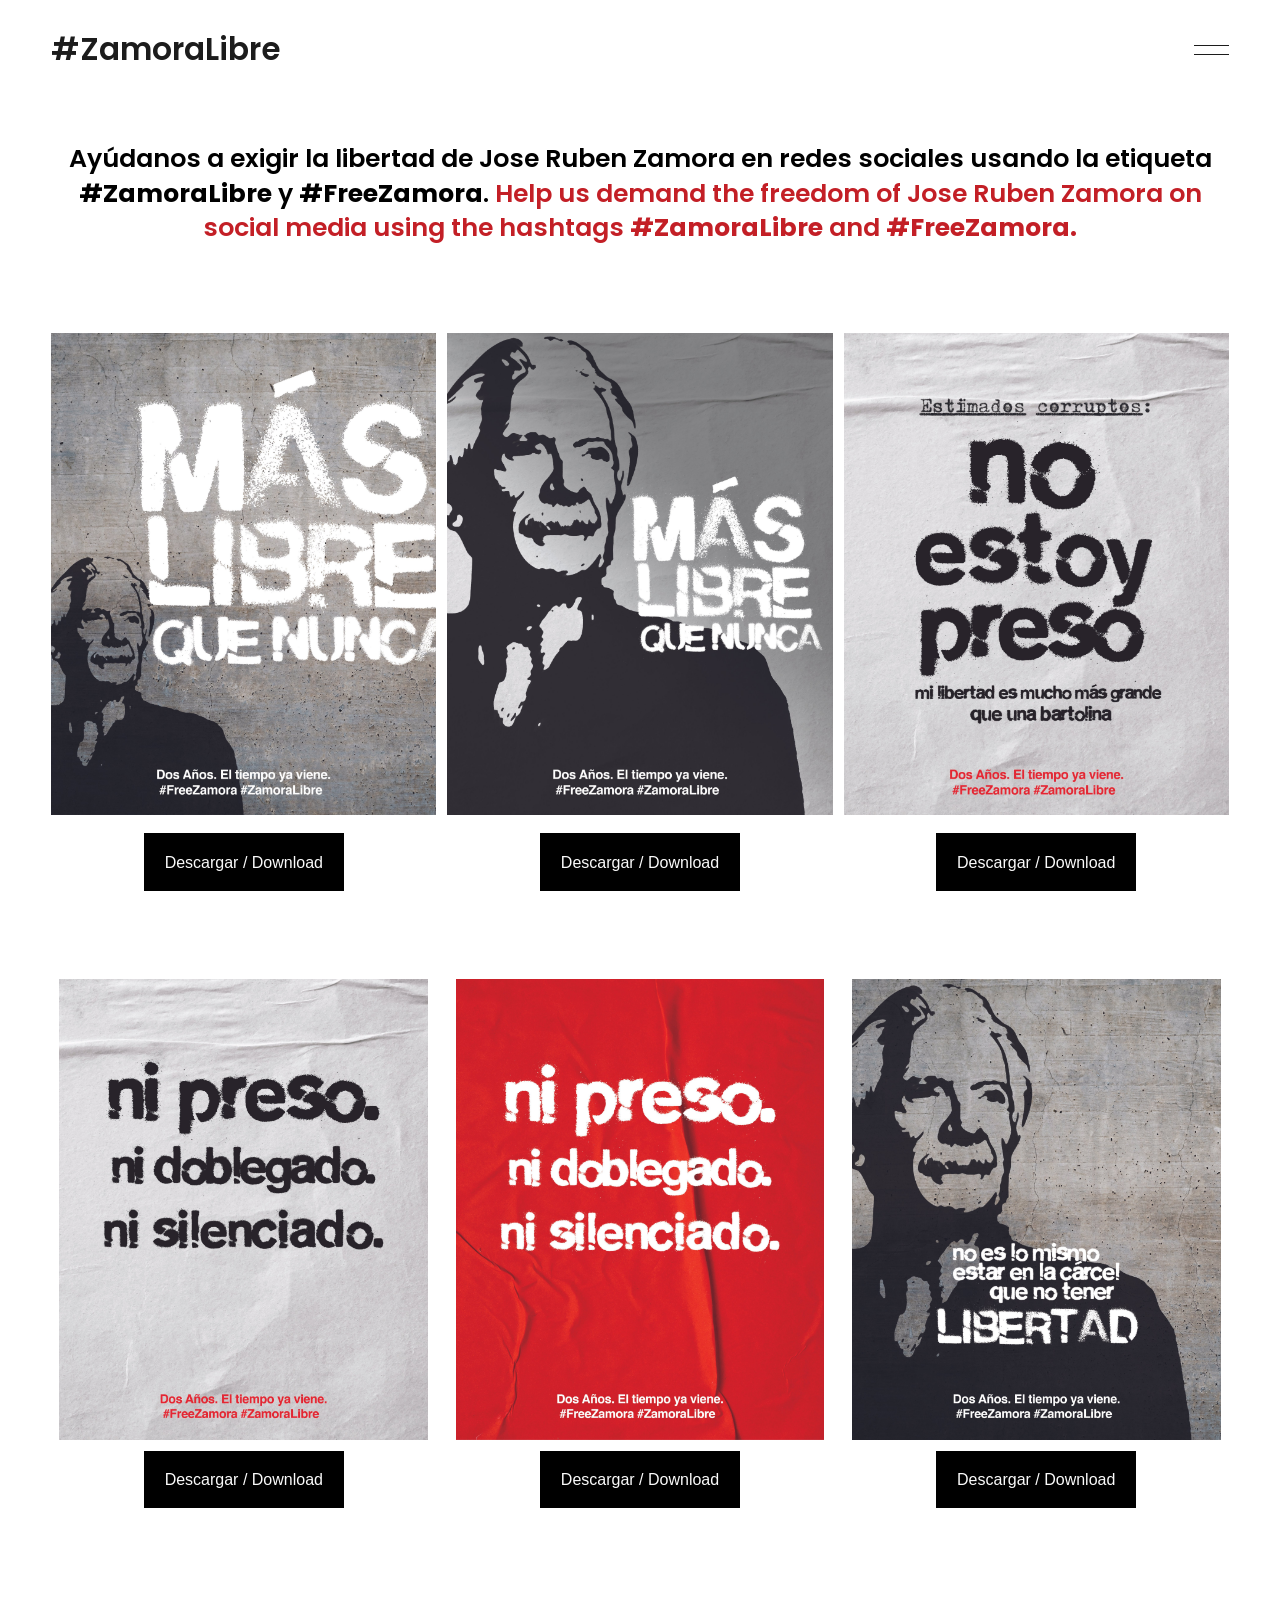
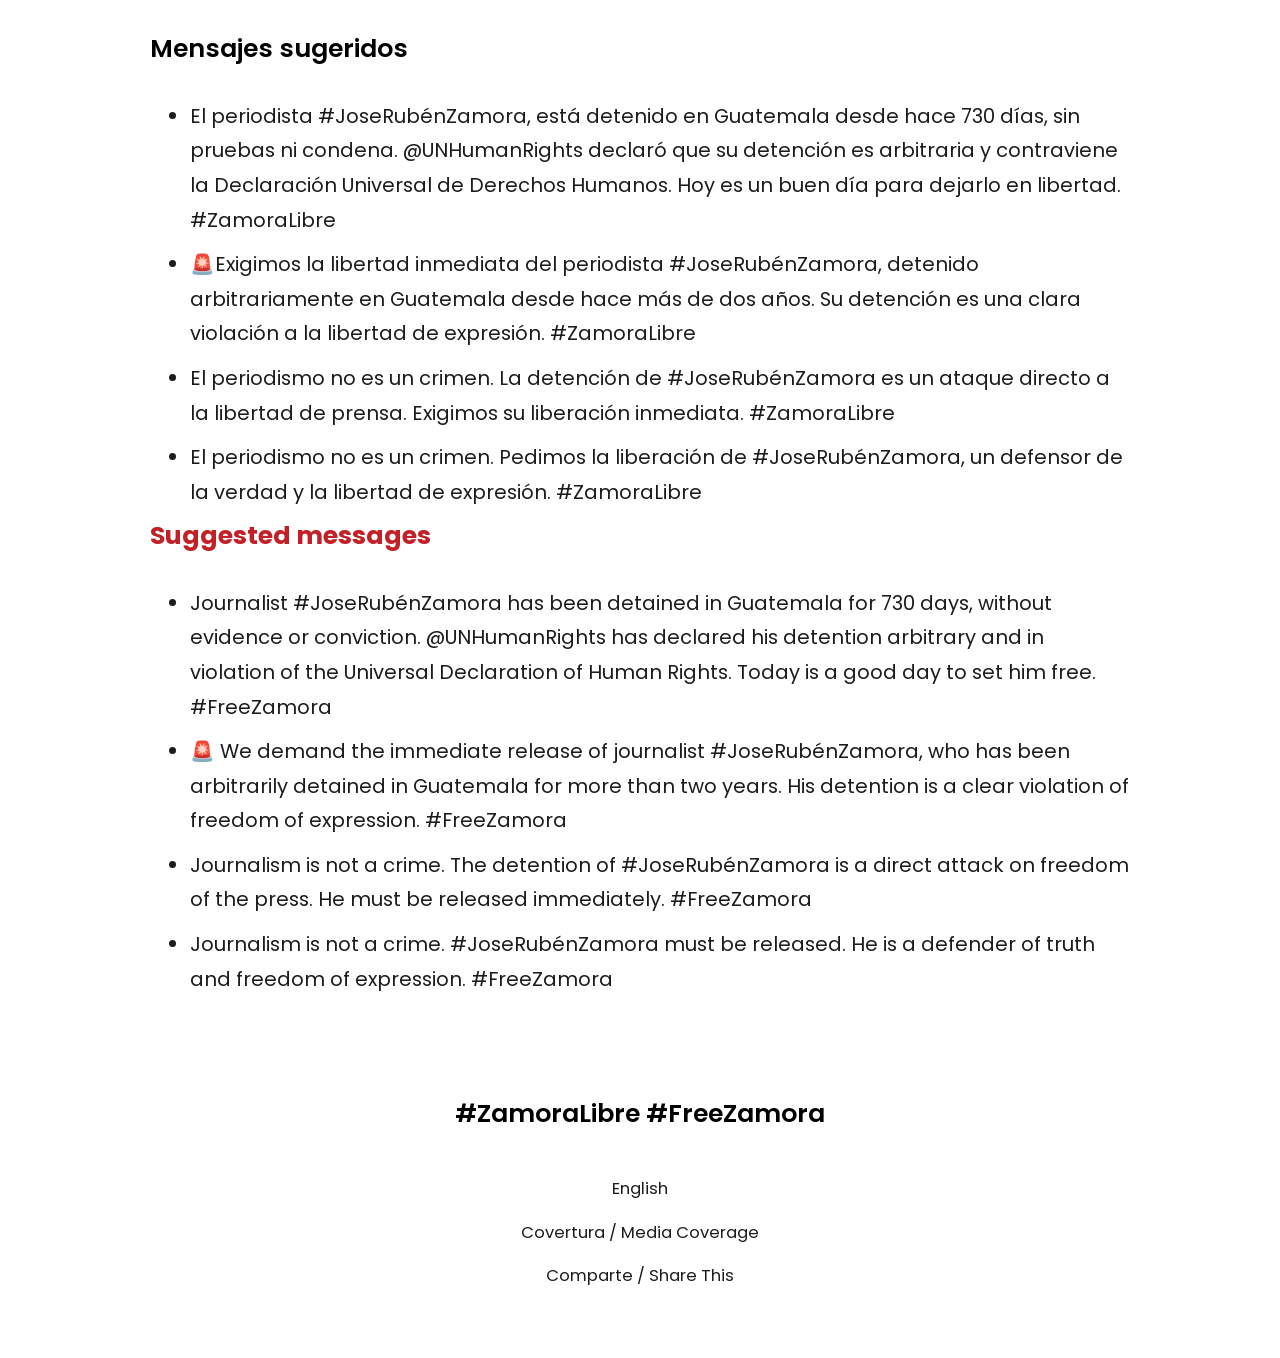
==== comparte/index.html @ 33c7cfe5 "Réplica estática del sitio zamoralibre.com Migra el sitio de la campaña #ZamoraLibre de Squarespace " ====
<!doctype html>
<html lang="es">
<head>
<meta charset="utf-8">
<meta name="viewport" content="width=device-width, initial-scale=1">
<title>Comparte / Share This — #ZamoraLibre</title>
<meta name="description" content="Descarga los gráficos de la campaña y comparte la historia de José Rubén Zamora en redes sociales con las etiquetas #ZamoraLibre y #FreeZamora.">
<link rel="canonical" href="https://www.zamoralibre.com/comparte/">
<meta property="og:type" content="website">
<meta property="og:site_name" content="#ZamoraLibre">
<meta property="og:title" content="Comparte / Share This — #ZamoraLibre">
<meta property="og:description" content="Descarga los gráficos de la campaña y comparte la historia de José Rubén Zamora con las etiquetas #ZamoraLibre y #FreeZamora.">
<meta property="og:url" content="https://www.zamoralibre.com/comparte/">
<meta property="og:image" content="https://www.zamoralibre.com/assets/img/zamoralibre-v01.jpg">
<meta name="twitter:card" content="summary_large_image">
<link rel="preload" as="font" type="font/woff2" href="../assets/fonts/poppins-600-latin.woff2" crossorigin>
<link rel="preload" as="font" type="font/woff2" href="../assets/fonts/poppins-400-latin.woff2" crossorigin>
<link rel="stylesheet" href="../assets/css/style.css">
</head>
<body>

<header class="cabecera">
  <a class="cabecera__logo" href="/">#ZamoraLibre</a>
  <button class="cabecera__menu" type="button" data-menu-boton aria-expanded="false" aria-controls="nav-panel" aria-label="Abrir menú">
    <span></span><span></span>
  </button>
</header>

<nav class="nav-panel" id="nav-panel" data-menu-panel data-abierto="false" aria-label="Navegación principal">
  <a href="/english/">English</a>
  <a href="/media-coverage/">Cobertura / Media Coverage</a>
  <a href="/comparte/">Comparte / Share This</a>
</nav>

<main>
  <section class="seccion">
    <div class="fe">

      <div class="contenido" style="--d:1/2/4/26;--m:1/2/8/10">
        <h4 class="centrado">Ayúdanos a exigir la libertad de Jose Ruben Zamora en redes sociales usando la etiqueta <strong>#ZamoraLibre</strong> y <strong>#FreeZamora</strong>. <span class="en-rojo">Help us demand the freedom of Jose Ruben Zamora on social media using the hashtags <strong>#ZamoraLibre</strong> and <strong>#FreeZamora.</strong></span></h4>
      </div>

      <div class="marco" style="--d:5/2/19/10;--m:9/2/22/10">
        <img class="imagen imagen--contenida" src="../assets/img/zamoralibre-v01.jpg" width="2500" height="3125" loading="lazy"
             alt="Gráfico de campaña: sobre un muro de concreto, la pinta «MÁS LIBRE QUE NUNCA» junto al retrato en esténcil de José Rubén Zamora y el texto «Dos años. El tiempo ya viene. #FreeZamora #ZamoraLibre».">
      </div>
      <div class="centrado" style="--d:19/3/22/9;--m:22/4/25/8">
        <a class="boton" href="../assets/img/zamoralibre-v01.jpg" download>Descargar / Download</a>
      </div>

      <div class="marco" style="--d:5/10/19/18;--m:26/2/39/10">
        <img class="imagen imagen--contenida" src="../assets/img/zamoralibre-v02.jpg" width="2500" height="3125" loading="lazy"
             alt="Gráfico de campaña: cartel de papel con el retrato en esténcil de José Rubén Zamora y la pinta «MÁS LIBRE QUE NUNCA».">
      </div>
      <div class="centrado" style="--d:19/11/22/17;--m:39/4/42/8">
        <a class="boton" href="../assets/img/zamoralibre-v02.jpg" download>Descargar / Download</a>
      </div>

      <div class="marco" style="--d:5/18/19/26;--m:43/2/56/10">
        <img class="imagen imagen--contenida" src="../assets/img/zamoralibre-v03.jpg" width="2500" height="3125" loading="lazy"
             alt="Gráfico de campaña sobre papel arrugado: «Estimados corruptos: no estoy preso. Mi libertad es mucho más grande que una bartolina». Abajo, en rojo: «Dos años. El tiempo ya viene. #FreeZamora #ZamoraLibre».">
      </div>
      <div class="centrado" style="--d:19/19/22/25;--m:56/4/59/8">
        <a class="boton" href="../assets/img/zamoralibre-v03.jpg" download>Descargar / Download</a>
      </div>

      <div class="marco" style="--d:23/2/36/10;--m:60/2/73/10">
        <img class="imagen imagen--contenida" src="../assets/img/zamoralibre-v04.jpg" width="2500" height="3125" loading="lazy"
             alt="Gráfico de campaña sobre papel blanco: «ni preso. ni doblegado. ni silenciado». Abajo, en rojo: «Dos años. El tiempo ya viene. #FreeZamora #ZamoraLibre».">
      </div>
      <div class="centrado" style="--d:36/3/39/9;--m:73/4/76/8">
        <a class="boton" href="../assets/img/zamoralibre-v04.jpg" download>Descargar / Download</a>
      </div>

      <div class="marco" style="--d:23/10/36/18;--m:77/2/90/10">
        <img class="imagen imagen--contenida" src="../assets/img/zamoralibre-v05.jpg" width="2500" height="3125" loading="lazy"
             alt="Gráfico de campaña sobre papel rojo: «ni preso. ni doblegado. ni silenciado», en letras blancas, con la firma «Dos años. El tiempo ya viene. #FreeZamora #ZamoraLibre».">
      </div>
      <div class="centrado" style="--d:36/11/39/17;--m:90/4/93/8">
        <a class="boton" href="../assets/img/zamoralibre-v05.jpg" download>Descargar / Download</a>
      </div>

      <div class="marco" style="--d:23/18/36/26;--m:94/2/108/10">
        <img class="imagen imagen--contenida" src="../assets/img/zamoralibre-v06.jpg" width="2500" height="3125" loading="lazy"
             alt="Gráfico de campaña: retrato en esténcil de José Rubén Zamora sobre un muro, con la frase «no es lo mismo estar en la cárcel que no tener LIBERTAD».">
      </div>
      <div class="centrado" style="--d:36/19/39/25;--m:108/4/111/8">
        <a class="boton" href="../assets/img/zamoralibre-v06.jpg" download>Descargar / Download</a>
      </div>

      <div class="contenido" style="--d:41/4/64/24;--m:112/2/166/10">
        <h4>Mensajes sugeridos</h4>
        <ul>
          <li><p>El periodista #JoseRubénZamora, está detenido en Guatemala desde hace 730 días, sin pruebas ni condena. @UNHumanRights declaró que su detención es arbitraria y contraviene la Declaración Universal de Derechos Humanos. Hoy es un buen día para dejarlo en libertad. #ZamoraLibre  </p></li>
          <li><p>🚨Exigimos la libertad inmediata del periodista #JoseRubénZamora, detenido arbitrariamente en Guatemala desde hace más de dos años. Su detención es una clara violación a la libertad de expresión. #ZamoraLibre</p></li>
          <li><p>El periodismo no es un crimen. La detención de #JoseRubénZamora es un ataque directo a la libertad de prensa. Exigimos su liberación inmediata. #ZamoraLibre</p></li>
          <li><p>El periodismo no es un crimen. Pedimos la liberación de #JoseRubénZamora, un defensor de la verdad y la libertad de expresión. #ZamoraLibre </p></li>
        </ul>
        <h4><span class="en-rojo"><strong>Suggested messages</strong></span></h4>
        <ul>
          <li><p>Journalist #JoseRubénZamora has been detained in Guatemala for 730 days, without evidence or conviction. @UNHumanRights has declared his detention arbitrary and in violation of the Universal Declaration of Human Rights. Today is a good day to set him free. #FreeZamora&nbsp;</p></li>
          <li><p>🚨 We demand the immediate release of journalist #JoseRubénZamora, who has been arbitrarily detained in Guatemala for more than two years. His detention is a clear violation of freedom of expression. #FreeZamora</p></li>
          <li><p>Journalism is not a crime. The detention of #JoseRubénZamora is a direct attack on freedom of the press. He must be released immediately. #FreeZamora</p></li>
          <li><p>Journalism is not a crime. #JoseRubénZamora must be released. He is a defender of truth and freedom of expression. #FreeZamora </p></li>
        </ul>
      </div>

    </div>
  </section>
</main>

<footer class="seccion seccion--pie">
  <div class="fe fe--pie">
    <div style="--d:2/8/4/20;--m:2/2/4/10">
      <h4 class="centrado">#ZamoraLibre #FreeZamora</h4>
    </div>
    <div class="pie__enlaces centrado" style="--d:4/11/9/17;--m:4/2/6/10">
      <a href="/english/">English</a>
      <a href="/media-coverage/">Covertura / Media Coverage</a>
      <a href="/comparte/">Comparte / Share This</a>
    </div>
  </div>
</footer>

<script src="../assets/js/site.js"></script>
</body>
</html>
---- assets/css/style.css ----
/* =========================================================================
   #ZamoraLibre — hoja de estilos única
   Réplica del sitio original de Squarespace (zamoralibre.com).
   Las medidas replican la "fluid engine" de Squarespace: retícula de 24
   columnas en escritorio, apilado en móvil, y la escala tipográfica fluida
   original.
   ========================================================================= */

@import url("fonts.css");

/* ---------- Tokens ------------------------------------------------------ */
:root {
  --rojo: #c31f26;
  --tinta: #1c1c1c;
  --negro: #000;
  --blanco: #fff;
  --gris-seccion: rgba(220, 220, 220, 0.81);
  --gris-carrusel: #fafafa;

  --fuente-titulo: "Poppins", sans-serif;
  --fuente-texto: "Poppins", sans-serif;
  --fuente-nav: "Montserrat", sans-serif;
  /* El original declara Archivo Black pero nunca la carga: cae a la sans del sistema. */
  --fuente-boton: sans-serif;

  /* Geometría de la retícula (valores originales de Squarespace) */
  --ancho-maximo: 1400px;
  --gutter: 4vw;
  --gutter-movil: 6vw;
  --gap: 11px;
  --factor-fila: 0.0215;

  /* Escala tipográfica fluida.
     Squarespace: min((V - 1) * 1.2vw + 1rem, (V - 1) * 0.012 * 1400px + 1rem)
     V = valor de tamaño configurado en el sitio original. */
  --h1: min(calc(3 * 1.2vw + 1rem), 66.4px);      /* V = 4    */
  --h3: min(calc(1.2 * 1.2vw + 1rem), 36.16px);   /* V = 2.2  */
  --h4: min(calc(0.6 * 1.2vw + 1rem), 26.08px);   /* V = 1.6  */
  --texto: min(calc(0.24 * 1.2vw + 1rem), 20.03px); /* V = 1.24 */
  --texto-pequeno: min(calc(0.03 * 1.2vw + 1rem), 16.5px); /* V = 1.03 */
  --titulo-sitio: min(calc(1 * 1.2vw + 1rem), 32.8px);     /* V = 2    */
}

/* En móvil vertical Squarespace escala con la altura, no con el ancho. */
@media screen and (max-width: 767px) and (orientation: portrait) {
  :root {
    --h1: calc(3 * 0.012 * min(100vh, 900px) + 1rem);
    --h3: calc(1.2 * 0.012 * min(100vh, 900px) + 1rem);
    --h4: calc(0.6 * 0.012 * min(100vh, 900px) + 1rem);
    --texto: calc(0.24 * 0.012 * min(100vh, 900px) + 1rem);
    --texto-pequeno: calc(0.03 * 0.012 * min(100vh, 900px) + 1rem);
    --titulo-sitio: calc(1 * 0.012 * min(100vh, 900px) + 1rem);
  }
}

/* ---------- Base -------------------------------------------------------- */
*,
*::before,
*::after { box-sizing: border-box; }

html {
  font-size: 16px;
  -webkit-text-size-adjust: 100%;
  scroll-behavior: smooth;
}

body {
  margin: 0;
  background: var(--blanco);
  color: var(--tinta);
  font-family: var(--fuente-texto);
  font-size: var(--texto);
  line-height: 1.76;
  -webkit-font-smoothing: antialiased;
  overflow-x: hidden;
}

img { max-width: 100%; display: block; }

a { color: inherit; }

h1, h2, h3, h4 {
  font-family: var(--fuente-titulo);
  font-weight: 600;
  color: var(--negro);
  margin: 0 0 0.6em;
}

h1 { font-size: var(--h1); line-height: 1.4; }
h3 { font-size: var(--h3); line-height: 1.3328; }
h4 { font-size: var(--h4); line-height: 1.3664; }

/* Márgenes medidos en el sitio original. */
h1, h3, h4 { margin: 0 0 32px; }

p { margin: 0 0 16px; }

ul { margin: 1em 0 0; padding-left: 40px; }
li { margin: 0; }
li > p { margin: 0.5em 0; }

.contenido > p:last-child,
.contenido > ul:last-child { margin-bottom: 0; }

.sqsrte-small { font-size: var(--texto-pequeno); }

/* Texto en rojo: el original marca así las versiones en inglés. */
.en-rojo { color: var(--rojo); }

.oculto-visualmente {
  position: absolute;
  width: 1px; height: 1px;
  margin: -1px; padding: 0;
  overflow: hidden;
  clip: rect(0 0 0 0);
  white-space: nowrap;
  border: 0;
}

/* ---------- Cabecera ---------------------------------------------------- */
.cabecera {
  position: relative;
  z-index: 40;
  display: flex;
  align-items: center;
  justify-content: space-between;
  gap: 1rem;
  padding: 2.2vw var(--gutter);
  background: var(--blanco);
}

@media (max-width: 767px) {
  .cabecera { padding: 5vw var(--gutter-movil); }
}

.cabecera__logo {
  font-family: var(--fuente-titulo);
  font-weight: 600;
  font-size: var(--titulo-sitio);
  line-height: 1.4;
  color: var(--tinta);
  text-decoration: none;
}

/* Hamburguesa de dos líneas, como el original. */
.cabecera__menu {
  display: flex;
  flex-direction: column;
  align-items: flex-end;
  justify-content: center;
  gap: 8px;
  width: 47px; height: 37px;
  padding: 0;
  border: 0;
  background: none;
  cursor: pointer;
}

.cabecera__menu span {
  display: block;
  width: 35px;
  height: 1px;
  background: var(--tinta);
  transition: transform 0.25s ease;
}

.cabecera__menu[aria-expanded="true"] span:nth-child(1) { transform: translateY(4.5px) rotate(45deg); }
.cabecera__menu[aria-expanded="true"] span:nth-child(2) { transform: translateY(-4.5px) rotate(-45deg); }

/* Panel de navegación */
.nav-panel {
  position: fixed;
  inset: 0;
  z-index: 39;
  display: flex;
  flex-direction: column;
  align-items: center;
  justify-content: center;
  gap: 1.6rem;
  background: var(--blanco);
  opacity: 0;
  visibility: hidden;
  transition: opacity 0.25s ease, visibility 0.25s ease;
}

.nav-panel[data-abierto="true"] { opacity: 1; visibility: visible; }

.nav-panel a {
  font-family: var(--fuente-nav);
  font-size: clamp(1.15rem, 2.4vw, 1.6rem);
  color: var(--tinta);
  text-decoration: none;
}

.nav-panel a:hover,
.nav-panel a:focus-visible { color: var(--rojo); }

body[data-menu-abierto="true"] { overflow: hidden; }

/* ---------- Secciones y retícula fluida ---------------------------------
   Alturas mínimas y centrado vertical del original:
   section-height--small = 33vh, medium = 66vh, vertical-alignment--middle. */
.seccion {
  position: relative;
  display: grid;
  grid-template-columns: 100%;
  align-content: center;
  min-height: 33vh;
  background: var(--blanco);
}

.seccion--gris { background: var(--gris-seccion); }
.seccion--media { min-height: 66vh; }
.seccion--auto { min-height: 0; }
.seccion--pie { min-height: 10vh; }

/* Retícula: móvil = 8 columnas; escritorio = 24 columnas.
   Reproduce grid-template-columns y grid-template-rows de la "fluid engine".
   Cada bloque declara sus dos áreas: --m (móvil) y --d (escritorio). */
.fe {
  --grid-gutter: calc(var(--gutter-movil) - var(--gap));
  --cell-max-width: calc((var(--ancho-maximo) - (var(--gap) * 7)) / 8);
  display: grid;
  grid-template-columns:
    minmax(var(--grid-gutter), 1fr)
    repeat(8, minmax(0, var(--cell-max-width)))
    minmax(var(--grid-gutter), 1fr);
  grid-auto-rows: minmax(24px, auto);
  row-gap: var(--gap);
  column-gap: var(--gap);
  padding: 3.3vmax 0;
  overflow-x: clip;
}

.fe > * { grid-area: var(--m); }

@media (min-width: 768px) {
  .fe {
    --grid-gutter: calc(var(--gutter) - var(--gap));
    --cell-max-width: calc((var(--ancho-maximo) - (var(--gap) * 23)) / 24);
    --container-width: min(var(--ancho-maximo), calc(100vw - var(--gutter) * 2));
    grid-template-columns:
      minmax(var(--grid-gutter), 1fr)
      repeat(24, minmax(0, var(--cell-max-width)))
      minmax(var(--grid-gutter), 1fr);
    grid-auto-rows: minmax(calc(var(--container-width) * var(--factor-fila)), auto);
  }
  .fe > * { grid-area: var(--d); }
}

/* Alturas de sección del original (section-height--small / medium / custom). */
.fe--media   { padding: 6.6vmax 0; }
.fe--ayuda   { padding: 4vmax 0 6.6vmax; }
/* Secciones de una sola pieza: el original anula el hueco entre filas. */
.fe--sin-relleno { padding: 0; row-gap: 0; }
.fe--pie     { padding: 1vmax 0; }

/* ---------- Imágenes ----------------------------------------------------
   La imagen se posiciona en absoluto para que NO aporte altura intrínseca:
   así la fila de la retícula conserva su medida (24px en móvil, 2.15% del
   ancho del contenedor en escritorio) y el bloque mide exactamente lo mismo
   que en el sitio original. */
.marco {
  position: relative;
  overflow: hidden;
  min-height: 24px;
}

.marco .imagen {
  position: absolute;
  inset: 0;
  width: 100%;
  height: 100%;
  object-fit: cover;
}

.marco .imagen--contenida,
.imagen--contenida { object-fit: contain; }

/* ---------- Contador de días ------------------------------------------- */
.contador {
  font-family: var(--fuente-titulo);
  font-size: 40px;
  font-weight: 500;
  line-height: 1.5;
  color: #333;
  text-align: center;
  margin: 20px 0 1.5rem;
}

@media (max-width: 767px) {
  .contador { font-size: 30px; }
}

.dias-numero {
  color: var(--blanco);
  background-color: var(--rojo);
  padding: 0.2em 0.5em;
  border-radius: 5px;
}

/* ---------- Marquesina -------------------------------------------------- */
.marquesina {
  display: flex;
  align-items: center;
  overflow: hidden;
  user-select: none;
}

.marquesina__pista {
  display: flex;
  flex: 0 0 auto;
  min-width: 100%;
  gap: 0;
  animation: desplazar 38s linear infinite;
}

.marquesina__pista span {
  font-family: var(--fuente-titulo);
  font-size: var(--h1);
  font-weight: 600;
  line-height: 1.4;
  color: var(--negro);
  white-space: nowrap;
  flex: 0 0 auto;
}

@keyframes desplazar {
  from { transform: translateX(0); }
  to   { transform: translateX(-100%); }
}

@media (prefers-reduced-motion: reduce) {
  .marquesina__pista { animation: none; }
}

/* ---------- Carrusel de organizaciones ---------------------------------- */
.carrusel {
  position: relative;
  background: var(--gris-carrusel);
  padding: 3.3vmax 0;
}

.carrusel__pista {
  margin: 0;
  list-style: none;
  display: grid;
  grid-auto-flow: column;
  grid-auto-columns: calc((100% - 20px) / 2);
  gap: 20px;
  overflow-x: auto;
  scroll-snap-type: x mandatory;
  scroll-behavior: smooth;
  padding: 0 var(--gutter-movil);
  scrollbar-width: none;
}

.carrusel__pista::-webkit-scrollbar { display: none; }

@media (min-width: 768px) {
  .carrusel__pista {
    grid-auto-columns: calc((100% - 60px) / 4);
    padding: 0 var(--gutter);
  }
}

@media (min-width: 768px) and (max-width: 1023px) {
  .carrusel__pista { grid-auto-columns: calc((100% - 40px) / 3); }
}

.carrusel__item {
  position: relative;
  scroll-snap-align: start;
  aspect-ratio: 1.78 / 1;
  background: var(--blanco);
}

/* Absoluta, igual que en las demás imágenes: no aporta altura propia. */
.carrusel__item img {
  position: absolute;
  inset: 0 0 8% 0;
  margin: auto;
  width: 50%;
  height: 89%;
  object-fit: contain;
}

.carrusel__flecha {
  position: absolute;
  top: 50%;
  transform: translateY(-50%);
  z-index: 5;
  display: grid;
  place-items: center;
  width: 52px; height: 52px;
  border: 0;
  border-radius: 50%;
  background: rgba(60, 60, 60, 0.75);
  color: var(--blanco);
  cursor: pointer;
  transition: background 0.2s ease;
}

.carrusel__flecha:hover { background: rgba(30, 30, 30, 0.9); }
.carrusel__flecha:disabled { opacity: 0.3; cursor: default; }
.carrusel__flecha--anterior { left: 1.2vw; }
.carrusel__flecha--siguiente { right: 1.2vw; }
.carrusel__flecha svg { width: 26px; height: 26px; }

/* ---------- Botones ----------------------------------------------------- */
.boton {
  display: inline-block;
  font-family: var(--fuente-boton);
  font-size: 16px;
  font-weight: 500;
  line-height: 1.2;
  color: #fafafa;
  background: var(--negro);
  padding: 19.2px 20.8px;
  border: 0;
  border-radius: 0;
  text-decoration: none;
  transition: opacity 0.2s ease;
}

.boton:hover,
.boton:focus-visible { opacity: 0.82; }

/* ---------- Enlaces de contenido ---------------------------------------- */
.contenido a {
  color: inherit;
  text-decoration: underline;
  text-underline-offset: 2px;
}

.contenido a:hover,
.contenido a:focus-visible { color: var(--rojo); }

.centrado { text-align: center; }
.a-la-derecha { text-align: right; }

/* ---------- Pie --------------------------------------------------------- */
.pie {
  background: var(--blanco);
  padding: 3vw var(--gutter) 4vw;
  text-align: center;
}

.pie h4 { margin-bottom: 1.2em; }

.pie__enlaces {
  display: flex;
  flex-direction: column;
  gap: 0.9em;
  font-size: var(--texto-pequeno);
}

.pie__enlaces a { text-decoration: none; }
.pie__enlaces a:hover,
.pie__enlaces a:focus-visible { color: var(--rojo); }

/* ---------- Página de cobertura ----------------------------------------- */
.cobertura__encabezado h3 { text-align: left; }

.cobertura__lista p { margin-bottom: 1.1em; }

/* ---------- Página comparte --------------------------------------------- */
.descarga { display: grid; justify-items: center; gap: 1rem; }
.descarga img { width: 100%; }

/* ---------- Foco visible ------------------------------------------------ */
:focus-visible {
  outline: 3px solid var(--rojo);
  outline-offset: 2px;
}
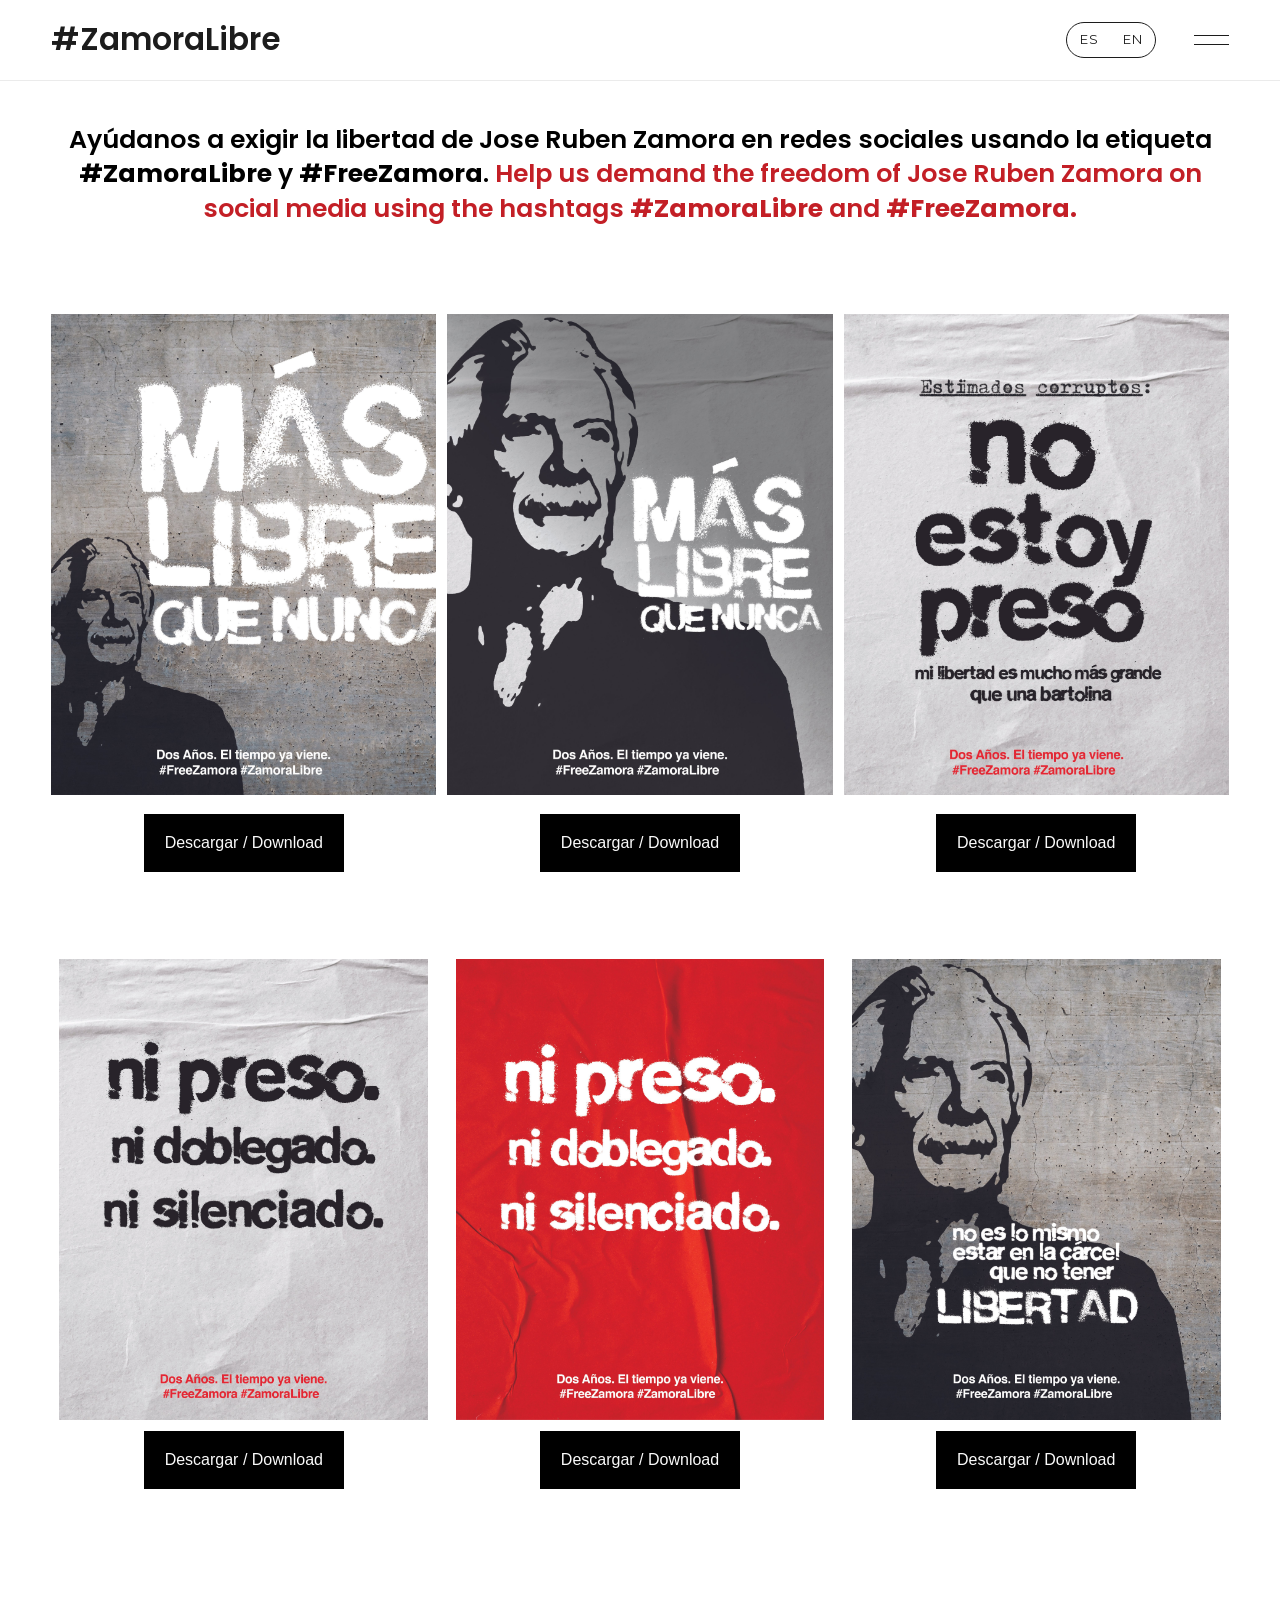
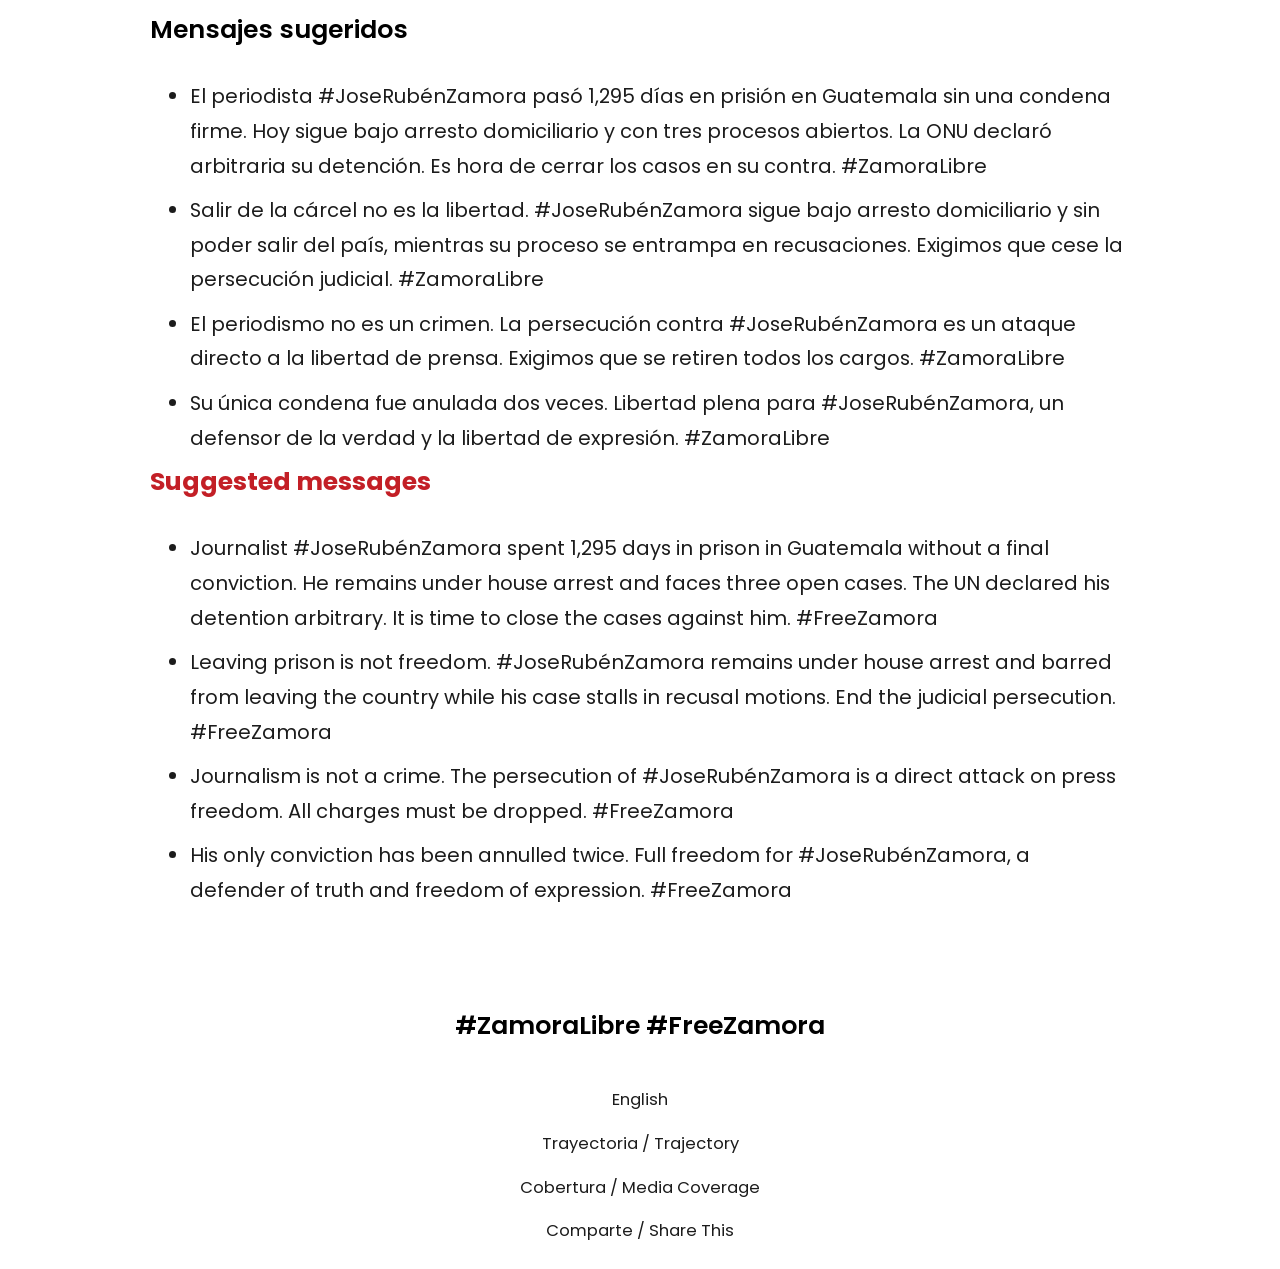
==== commit cad55690: "Actualiza el sitio a septiembre de 2026 - Contador: 1,295 días en prisión (fijo) y días de persecuci" ====
--- a/comparte/index.html
+++ b/comparte/index.html
@@ -20,16 +20,22 @@
 <body>
 
 <header class="cabecera">
-  <a class="cabecera__logo" href="/">#ZamoraLibre</a>
-  <button class="cabecera__menu" type="button" data-menu-boton aria-expanded="false" aria-controls="nav-panel" aria-label="Abrir menú">
-    <span></span><span></span>
-  </button>
+  <a class="cabecera__logo" href="../">#ZamoraLibre</a>
+  <div class="cabecera__acciones">
+    <nav class="idioma" aria-label="Idioma / Language">
+      <a href="../" lang="es" hreflang="es" title="Español">ES</a>
+      <a href="../english/" lang="en" hreflang="en" title="English">EN</a>
+    </nav>
+    <button class="cabecera__menu" type="button" data-menu-boton aria-expanded="false" aria-controls="nav-panel" aria-label="Abrir menú">
+      <span></span><span></span>
+    </button>
+  </div>
 </header>
 
 <nav class="nav-panel" id="nav-panel" data-menu-panel data-abierto="false" aria-label="Navegación principal">
-  <a href="/english/">English</a>
-  <a href="/media-coverage/">Cobertura / Media Coverage</a>
-  <a href="/comparte/">Comparte / Share This</a>
+  <a href="../trayectoria/">Trayectoria / Trajectory</a>
+  <a href="../media-coverage/">Cobertura / Media Coverage</a>
+  <a href="../comparte/">Comparte / Share This</a>
 </nav>
 
 <main>
@@ -91,17 +97,17 @@
       <div class="contenido" style="--d:41/4/64/24;--m:112/2/166/10">
         <h4>Mensajes sugeridos</h4>
         <ul>
-          <li><p>El periodista #JoseRubénZamora, está detenido en Guatemala desde hace 730 días, sin pruebas ni condena. @UNHumanRights declaró que su detención es arbitraria y contraviene la Declaración Universal de Derechos Humanos. Hoy es un buen día para dejarlo en libertad. #ZamoraLibre  </p></li>
-          <li><p>🚨Exigimos la libertad inmediata del periodista #JoseRubénZamora, detenido arbitrariamente en Guatemala desde hace más de dos años. Su detención es una clara violación a la libertad de expresión. #ZamoraLibre</p></li>
-          <li><p>El periodismo no es un crimen. La detención de #JoseRubénZamora es un ataque directo a la libertad de prensa. Exigimos su liberación inmediata. #ZamoraLibre</p></li>
-          <li><p>El periodismo no es un crimen. Pedimos la liberación de #JoseRubénZamora, un defensor de la verdad y la libertad de expresión. #ZamoraLibre </p></li>
+          <li><p>El periodista #JoseRubénZamora pasó 1,295 días en prisión en Guatemala sin una condena firme. Hoy sigue bajo arresto domiciliario y con tres procesos abiertos. La ONU declaró arbitraria su detención. Es hora de cerrar los casos en su contra. #ZamoraLibre</p></li>
+          <li><p>Salir de la cárcel no es la libertad. #JoseRubénZamora sigue bajo arresto domiciliario y sin poder salir del país, mientras su proceso se entrampa en recusaciones. Exigimos que cese la persecución judicial. #ZamoraLibre</p></li>
+          <li><p>El periodismo no es un crimen. La persecución contra #JoseRubénZamora es un ataque directo a la libertad de prensa. Exigimos que se retiren todos los cargos. #ZamoraLibre</p></li>
+          <li><p>Su única condena fue anulada dos veces. Libertad plena para #JoseRubénZamora, un defensor de la verdad y la libertad de expresión. #ZamoraLibre</p></li>
         </ul>
         <h4><span class="en-rojo"><strong>Suggested messages</strong></span></h4>
         <ul>
-          <li><p>Journalist #JoseRubénZamora has been detained in Guatemala for 730 days, without evidence or conviction. @UNHumanRights has declared his detention arbitrary and in violation of the Universal Declaration of Human Rights. Today is a good day to set him free. #FreeZamora&nbsp;</p></li>
-          <li><p>🚨 We demand the immediate release of journalist #JoseRubénZamora, who has been arbitrarily detained in Guatemala for more than two years. His detention is a clear violation of freedom of expression. #FreeZamora</p></li>
-          <li><p>Journalism is not a crime. The detention of #JoseRubénZamora is a direct attack on freedom of the press. He must be released immediately. #FreeZamora</p></li>
-          <li><p>Journalism is not a crime. #JoseRubénZamora must be released. He is a defender of truth and freedom of expression. #FreeZamora </p></li>
+          <li><p>Journalist #JoseRubénZamora spent 1,295 days in prison in Guatemala without a final conviction. He remains under house arrest and faces three open cases. The UN declared his detention arbitrary. It is time to close the cases against him. #FreeZamora</p></li>
+          <li><p>Leaving prison is not freedom. #JoseRubénZamora remains under house arrest and barred from leaving the country while his case stalls in recusal motions. End the judicial persecution. #FreeZamora</p></li>
+          <li><p>Journalism is not a crime. The persecution of #JoseRubénZamora is a direct attack on press freedom. All charges must be dropped. #FreeZamora</p></li>
+          <li><p>His only conviction has been annulled twice. Full freedom for #JoseRubénZamora, a defender of truth and freedom of expression. #FreeZamora</p></li>
         </ul>
       </div>
 
@@ -115,9 +121,10 @@
       <h4 class="centrado">#ZamoraLibre #FreeZamora</h4>
     </div>
     <div class="pie__enlaces centrado" style="--d:4/11/9/17;--m:4/2/6/10">
-      <a href="/english/">English</a>
-      <a href="/media-coverage/">Covertura / Media Coverage</a>
-      <a href="/comparte/">Comparte / Share This</a>
+      <a href="../english/">English</a>
+      <a href="../trayectoria/">Trayectoria / Trajectory</a>
+      <a href="../media-coverage/">Cobertura / Media Coverage</a>
+      <a href="../comparte/">Comparte / Share This</a>
     </div>
   </div>
 </footer>
--- a/assets/css/style.css
+++ b/assets/css/style.css
@@ -118,20 +118,26 @@
 }
 
 /* ---------- Cabecera ---------------------------------------------------- */
+/* Cabecera fija: siempre visible al hacer scroll. */
 .cabecera {
-  position: relative;
+  position: sticky;
+  top: 0;
   z-index: 40;
   display: flex;
   align-items: center;
   justify-content: space-between;
   gap: 1rem;
-  padding: 2.2vw var(--gutter);
+  padding: clamp(0.8rem, 1.4vw, 1.4rem) var(--gutter);
   background: var(--blanco);
+  border-bottom: 1px solid rgba(0, 0, 0, 0.08);
 }
 
 @media (max-width: 767px) {
-  .cabecera { padding: 5vw var(--gutter-movil); }
-}
+  .cabecera { padding: 0.8rem var(--gutter-movil); }
+}
+
+/* Los saltos a un ancla (#lo-mas-reciente) no quedan debajo de la cabecera. */
+html { scroll-padding-top: 6rem; }
 
 .cabecera__logo {
   font-family: var(--fuente-titulo);
@@ -141,6 +147,43 @@
   color: var(--tinta);
   text-decoration: none;
 }
+
+/* Selector de idioma, siempre visible junto al menú. */
+.cabecera__acciones {
+  display: flex;
+  align-items: center;
+  gap: clamp(0.9rem, 2vw, 1.6rem);
+}
+
+.idioma {
+  display: flex;
+  border: 1px solid var(--tinta);
+  border-radius: 999px;
+  overflow: hidden;
+  font-family: var(--fuente-nav);
+  font-size: 13px;
+  letter-spacing: 0.08em;
+}
+
+.idioma a {
+  display: grid;
+  place-items: center;
+  min-width: 44px;
+  min-height: 34px;
+  padding: 0 0.7em;
+  color: var(--tinta);
+  text-decoration: none;
+  line-height: 1;
+  transition: background 0.2s ease, color 0.2s ease;
+}
+
+.idioma a[aria-current="page"] {
+  background: var(--tinta);
+  color: var(--blanco);
+}
+
+.idioma a:not([aria-current="page"]):hover,
+.idioma a:not([aria-current="page"]):focus-visible { color: var(--rojo); }
 
 /* Hamburguesa de dos líneas, como el original. */
 .cabecera__menu {
@@ -299,6 +342,266 @@
   border-radius: 5px;
 }
 
+/* Cifra fija (días en prisión): mismo bloque, en negro. */
+.dias-numero--fijo { background-color: var(--tinta); }
+
+.contador + .contador { margin-top: 0; }
+
+.contador__nota {
+  font-size: var(--texto-pequeno);
+  text-align: center;
+  color: #555;
+  margin: 0 0 1.5rem;
+}
+
+/* ---------- Cronología horizontal del caso (portada) -------------------- */
+.cronologia {
+  background: var(--gris-seccion);
+  padding: 4.5vmax 0 4vmax;
+  scroll-margin-top: 1rem;
+}
+
+.cronologia__cabeza {
+  display: flex;
+  flex-wrap: wrap;
+  align-items: flex-end;
+  justify-content: space-between;
+  gap: 1rem 2rem;
+  max-width: var(--ancho-maximo);
+  margin: 0 auto;
+  padding: 0 var(--gutter);
+}
+
+@media (max-width: 767px) {
+  .cronologia__cabeza { padding: 0 var(--gutter-movil); }
+}
+
+.cronologia__titulo { margin: 0 0 0.3em; }
+
+.cronologia__rango {
+  margin: 0;
+  font-size: var(--texto-pequeno);
+  color: #444;
+}
+
+.cronologia__ayuda { color: #666; }
+
+.cronologia__controles {
+  display: flex;
+  flex-wrap: wrap;
+  align-items: center;
+  gap: 0.8rem 1.2rem;
+}
+
+.cronologia__anios { display: flex; flex-wrap: wrap; gap: 0.4rem; }
+
+.cronologia__anios button {
+  min-height: 36px;
+  padding: 0 0.85em;
+  border: 1px solid var(--tinta);
+  border-radius: 999px;
+  background: transparent;
+  color: var(--tinta);
+  font-family: var(--fuente-nav);
+  font-size: 13px;
+  letter-spacing: 0.04em;
+  cursor: pointer;
+  transition: background 0.2s ease, color 0.2s ease;
+}
+
+.cronologia__anios button:hover { color: var(--rojo); border-color: var(--rojo); }
+
+.cronologia__anios button[aria-pressed="true"] {
+  background: var(--tinta);
+  border-color: var(--tinta);
+  color: var(--blanco);
+}
+
+.cronologia__flechas { display: flex; gap: 0.5rem; }
+
+.cronologia__flecha {
+  display: grid;
+  place-items: center;
+  width: 44px;
+  height: 44px;
+  border: 0;
+  border-radius: 50%;
+  background: rgba(60, 60, 60, 0.8);
+  color: var(--blanco);
+  cursor: pointer;
+  transition: background 0.2s ease, opacity 0.2s ease;
+}
+
+.cronologia__flecha:hover { background: rgba(30, 30, 30, 0.95); }
+.cronologia__flecha:disabled { opacity: 0.3; cursor: default; }
+.cronologia__flecha svg { width: 22px; height: 22px; }
+
+.cronologia__pista {
+  --lado: max(var(--gutter), calc((100vw - var(--ancho-maximo)) / 2 + var(--gutter)));
+  list-style: none;
+  margin: 1.6rem 0 0;
+  padding: 2.6rem var(--lado) 1.2rem;
+  display: grid;
+  grid-auto-flow: column;
+  grid-auto-columns: minmax(250px, 19rem);
+  overflow-x: auto;
+  scroll-snap-type: x proximity;
+  scroll-padding-inline: var(--lado);
+  scrollbar-width: thin;
+  scrollbar-color: rgba(0, 0, 0, 0.35) transparent;
+  overscroll-behavior-x: contain;
+}
+
+@media (max-width: 767px) {
+  .cronologia__pista {
+    --lado: var(--gutter-movil);
+    grid-auto-columns: 80%;
+  }
+}
+
+.cronologia__pista:focus-visible { outline-offset: -3px; }
+
+.cronologia__item {
+  position: relative;
+  scroll-snap-align: start;
+  padding: 1.6rem 1rem 0 0;
+  border-top: 2px solid var(--rojo);
+}
+
+/* Punto sobre la línea */
+.cronologia__item::before {
+  content: "";
+  position: absolute;
+  top: -7px;
+  left: 0;
+  width: 12px;
+  height: 12px;
+  border-radius: 50%;
+  background: var(--tinta);
+}
+
+.cronologia__item--hito::before {
+  top: -10px;
+  width: 18px;
+  height: 18px;
+  background: var(--rojo);
+  box-shadow: 0 0 0 4px rgba(195, 31, 38, 0.2);
+}
+
+.cronologia__anio {
+  position: absolute;
+  top: -2.4rem;
+  left: 0;
+  font-family: var(--fuente-titulo);
+  font-weight: 600;
+  font-size: var(--h4);
+  line-height: 1;
+  color: var(--negro);
+}
+
+.cronologia__tarjeta {
+  height: 100%;
+  padding: 1rem 1.1rem;
+  background: var(--blanco);
+  border-radius: 4px;
+}
+
+.cronologia__item--hito .cronologia__tarjeta { box-shadow: inset 3px 0 0 var(--rojo); }
+
+.cronologia__fecha {
+  margin: 0 0 0.4em;
+  font-family: var(--fuente-titulo);
+  font-weight: 600;
+  font-size: 14px;
+  color: var(--rojo);
+}
+
+.cronologia__texto {
+  margin: 0 0 0.6em;
+  font-size: 15px;
+  line-height: 1.6;
+}
+
+.cronologia__fuentes {
+  margin: 0;
+  font-size: 13px;
+  line-height: 1.5;
+  color: #555;
+}
+
+.cronologia__fuentes a {
+  color: inherit;
+  text-decoration: underline;
+  text-underline-offset: 2px;
+}
+
+.cronologia__fuentes a:hover,
+.cronologia__fuentes a:focus-visible { color: var(--rojo); }
+
+/* ---------- Línea del tiempo (trayectoria) ------------------------------ */
+.linea {
+  list-style: none;
+  margin: 0;
+  padding: 0;
+  border-left: 2px solid var(--rojo);
+}
+
+.linea__item {
+  position: relative;
+  padding: 0 0 2.2rem 1.6rem;
+}
+
+.linea__item::before {
+  content: "";
+  position: absolute;
+  left: -7px;
+  top: 0.55em;
+  width: 12px;
+  height: 12px;
+  border-radius: 50%;
+  background: var(--rojo);
+}
+
+.linea__item:last-child { padding-bottom: 0; }
+
+.linea__fecha {
+  display: block;
+  font-family: var(--fuente-titulo);
+  font-weight: 600;
+  font-size: var(--texto-pequeno);
+  color: var(--rojo);
+  letter-spacing: 0.02em;
+}
+
+.linea__titulo {
+  font-size: var(--h4);
+  margin: 0.15em 0 0.4em;
+}
+
+.linea__item > p { margin: 0 0 0.5em; }
+
+.linea__impacto {
+  border-left: 3px solid rgba(0, 0, 0, 0.12);
+  padding-left: 0.9rem;
+}
+
+.linea__fuente {
+  font-size: var(--texto-pequeno);
+  color: #555;
+}
+
+.linea__periodo {
+  font-size: var(--h3);
+  margin: 3rem 0 1.4rem;
+}
+
+.linea__periodo:first-child { margin-top: 0; }
+
+.premios { list-style: none; padding: 0; margin: 0; }
+.premios li { padding: 0.7rem 0; border-bottom: 1px solid rgba(0, 0, 0, 0.1); }
+.premios li:last-child { border-bottom: 0; }
+.premios strong { display: block; }
+
 /* ---------- Marquesina -------------------------------------------------- */
 .marquesina {
   display: flex;
